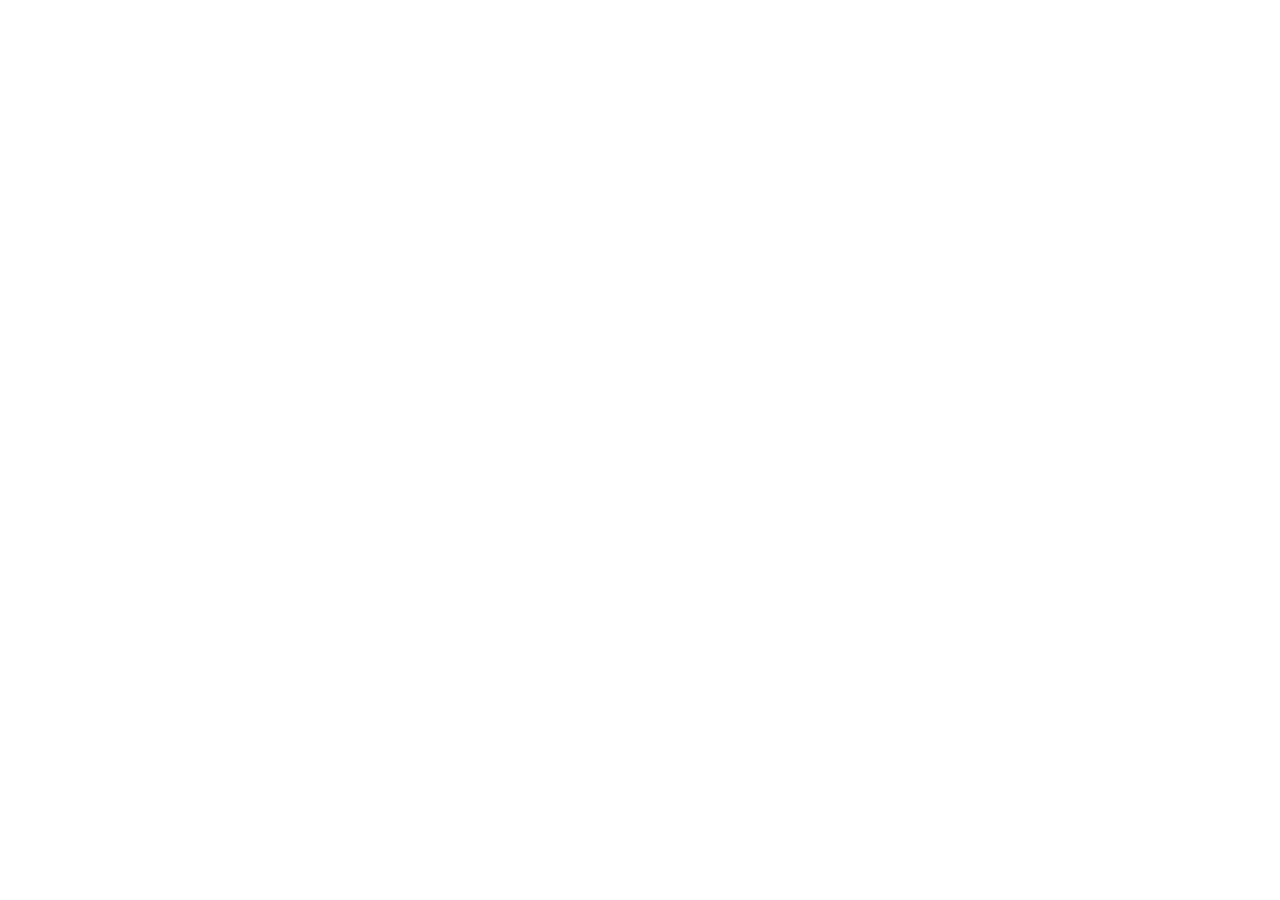
==== compra.html @ d6aee83d "compra creado y preparado" ====
<!DOCTYPE html>
<html lang="en">
<head>
    <meta charset="UTF-8">
    <meta name="viewport" content="width=device-width, initial-scale=1.0">
    <title>Compra</title>
</head>
<body>
    
</body>
</html>
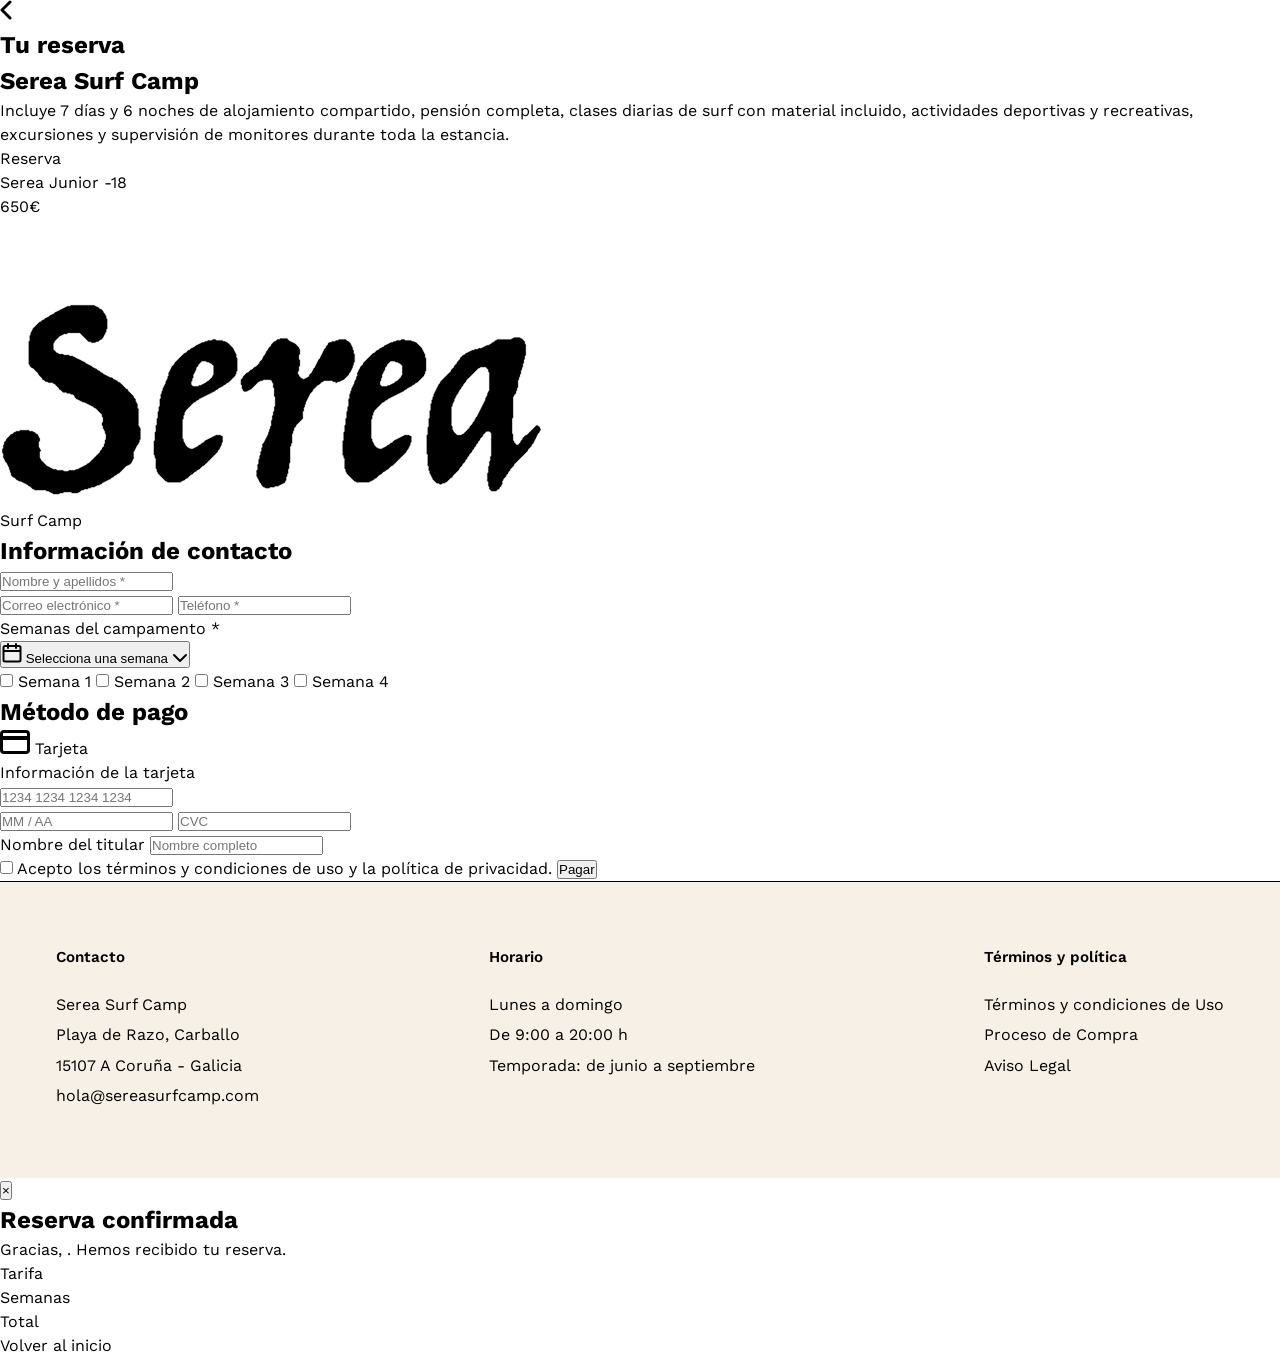
==== commit 0818fe0d: "html de compra" ====
--- a/compra.html
+++ b/compra.html
@@ -4,8 +4,195 @@
     <meta charset="UTF-8">
     <meta name="viewport" content="width=device-width, initial-scale=1.0">
     <title>Compra</title>
+    <link rel="preconnect" href="https://fonts.googleapis.com">
+    <link rel="preconnect" href="https://fonts.gstatic.com" crossorigin>
+    <link rel="preconnect" href="https://fonts.googleapis.com">
+    <link rel="preconnect" href="https://fonts.gstatic.com" crossorigin>
+    <link href="https://fonts.googleapis.com/css2?family=Work+Sans:ital,wght@0,100..900;1,100..900&display=swap" rel="stylesheet">
+    <link rel="stylesheet" href="css/styles.css">
 </head>
+
 <body>
+<!-- BARRA SUPERIOR: solo la flecha para volver a Tarifas -->
+  <header class="compra-barra">
+    <a class="compra-barra__volver" href="tarifas.html" aria-label="Volver a tarifas">
+      <svg width="12" height="20" viewBox="0 0 12 20" fill="none" xmlns="http://www.w3.org/2000/svg" aria-hidden="true">
+        <path d="M10 2L2 10L10 18" stroke="currentColor" stroke-width="3" stroke-linecap="round" stroke-linejoin="round"/>
+      </svg>
+    </a>
+  </header>
+
+  <main class="compra">
+
+    <!-- COLUMNA IZQUIERDA: resumen de la reserva -->
+    <section class="reserva-col">
+      <h1 class="compra__titulo">Tu reserva</h1>
+
+      <!-- compra.js cambia el color, el texto y el precio según la tarifa -->
+      <article class="reserva reserva--junior">
+        <h2 class="reserva__marca">Serea Surf Camp</h2>
+        <p class="reserva__texto">Incluye 7 días y 6 noches de alojamiento compartido, pensión completa, clases diarias de surf con material incluido, actividades deportivas y recreativas, excursiones y supervisión de monitores durante toda la estancia.</p>
+
+        <div class="reserva__pie">
+          <div>
+            <p class="reserva__etiqueta">Reserva</p>
+            <p class="reserva__nombre">Serea Junior -18</p>
+          </div>
+          <p class="reserva__precio">650€</p>
+        </div>
+      </article>
+
+      <div class="reserva-col__logo">
+        <img src="img/logo-serea-negro.png" alt="Serea">
+        <p>Surf Camp</p>
+      </div>
+    </section>
+
+    <!-- COLUMNA DERECHA: formulario -->
+    <section class="pago-col">
+      <form class="pago" action="#">
+
+        <h2 class="compra__titulo">Información de contacto</h2>
+
+        <input class="campo" type="text" name="nombre" placeholder="Nombre y apellidos *" aria-label="Nombre y apellidos" required>
+
+        <div class="pago__fila">
+          <input class="campo" type="email" name="email" placeholder="Correo electrónico *" aria-label="Correo electrónico" required>
+          <input class="campo" type="tel" name="telefono" placeholder="Teléfono *" aria-label="Teléfono" required>
+        </div>
+
+        <!-- SEMANAS: desplegable con casillas, se puede elegir más de una -->
+        <p class="pago__etiqueta" id="semanas-etiqueta">Semanas del campamento *</p>
+
+        <div class="semanas" id="semanas">
+          <button type="button" class="semanas__boton" aria-expanded="false" aria-controls="semanas-lista" aria-labelledby="semanas-etiqueta">
+            <svg width="20" height="20" viewBox="0 0 20 20" fill="none" xmlns="http://www.w3.org/2000/svg" aria-hidden="true">
+              <rect x="1.5" y="3" width="17" height="15.5" rx="1.5" stroke="currentColor" stroke-width="2"/>
+              <path d="M1.5 8H18.5" stroke="currentColor" stroke-width="2"/>
+              <path d="M6 1V5M14 1V5" stroke="currentColor" stroke-width="2" stroke-linecap="round"/>
+            </svg>
+            <span class="semanas__texto">Selecciona una semana</span>
+            <svg class="semanas__flecha" width="16" height="10" viewBox="0 0 16 10" fill="none" xmlns="http://www.w3.org/2000/svg" aria-hidden="true">
+              <path d="M2 2L8 8L14 2" stroke="currentColor" stroke-width="2" stroke-linecap="round" stroke-linejoin="round"/>
+            </svg>
+          </button>
+
+          <!-- Pon aquí las fechas reales de cada semana -->
+          <div class="semanas__lista" id="semanas-lista">
+            <label class="semanas__opcion">
+              <input type="checkbox" name="semanas" value="Semana 1">
+              <span>Semana 1</span>
+            </label>
+            <label class="semanas__opcion">
+              <input type="checkbox" name="semanas" value="Semana 2">
+              <span>Semana 2</span>
+            </label>
+            <label class="semanas__opcion">
+              <input type="checkbox" name="semanas" value="Semana 3">
+              <span>Semana 3</span>
+            </label>
+            <label class="semanas__opcion">
+              <input type="checkbox" name="semanas" value="Semana 4">
+              <span>Semana 4</span>
+            </label>
+          </div>
+        </div>
+
+        <h2 class="compra__titulo compra__titulo--pago">Método de pago</h2>
+
+        <div class="tarjeta">
+          <p class="tarjeta__titulo">
+            <svg width="30" height="24" viewBox="0 0 30 24" fill="none" xmlns="http://www.w3.org/2000/svg" aria-hidden="true">
+              <rect x="1.5" y="1.5" width="27" height="21" rx="2.5" stroke="currentColor" stroke-width="3"/>
+              <rect x="1.5" y="6" width="27" height="4" fill="currentColor"/>
+            </svg>
+            Tarjeta
+          </p>
+
+          <label class="tarjeta__etiqueta" for="numero">Información de la tarjeta</label>
+          <div class="tarjeta__campos">
+            <input class="tarjeta__numero" type="text" id="numero" name="numero" placeholder="1234 1234 1234 1234" inputmode="numeric" autocomplete="cc-number" required>
+            <div class="tarjeta__fila">
+              <input type="text" name="caducidad" placeholder="MM / AA" aria-label="Caducidad" autocomplete="cc-exp" required>
+              <input type="text" name="cvc" placeholder="CVC" aria-label="CVC" inputmode="numeric" autocomplete="cc-csc" required>
+            </div>
+          </div>
+
+          <label class="tarjeta__etiqueta" for="titular">Nombre del titular</label>
+          <input class="campo campo--tarjeta" type="text" id="titular" name="titular" placeholder="Nombre completo" autocomplete="cc-name" required>
+        </div>
+
+        <label class="acepto">
+          <input type="checkbox" name="acepto" required>
+          <span>Acepto los <a href="#">términos y condiciones</a> de uso y la <a href="#">política de privacidad</a>.</span>
+        </label>
+
+        <button class="pagar" type="submit">Pagar</button>
+
+      </form>
+    </section>
+
+  </main>
+
+  <footer class="footer">
+    <div class="footer__col">
+      <h2 class="footer__titulo">Contacto</h2>
+      <ul class="footer__lista">
+        <li>Serea Surf Camp</li>
+        <li>Playa de Razo, Carballo</li>
+        <li>15107 A Coruña - Galicia</li>
+        <li>hola@sereasurfcamp.com</li>
+      </ul>
+    </div>
+    <div class="footer__col">
+      <h2 class="footer__titulo">Horario</h2>
+      <ul class="footer__lista">
+        <li>Lunes a domingo</li>
+        <li>De 9:00 a 20:00 h</li>
+        <li>Temporada: de junio a septiembre</li>
+      </ul>
+    </div>
+    <div class="footer__col">
+      <h2 class="footer__titulo">Términos y política</h2>
+      <ul class="footer__lista">
+        <li><a href="#">Términos y condiciones de Uso</a></li>
+        <li><a href="#">Proceso de Compra</a></li>
+        <li><a href="#">Aviso Legal</a></li>
+      </ul>
+    </div>
+  </footer>
+
+  <!-- VENTANA MODAL: se abre cuando el formulario es correcto -->
+  <div class="modal" id="modal">
+    <div class="modal__caja" role="dialog" aria-modal="true" aria-labelledby="modal-titulo">
+      <button type="button" class="modal__cerrar" aria-label="Cerrar">×</button>
+
+      <h2 class="modal__titulo" id="modal-titulo">Reserva confirmada</h2>
+      <p class="modal__texto">Gracias, <span id="modal-nombre"></span>. Hemos recibido tu reserva.</p>
+
+      <dl class="modal__resumen">
+        <div>
+          <dt>Tarifa</dt>
+          <dd id="modal-tarifa"></dd>
+        </div>
+        <div>
+          <dt>Semanas</dt>
+          <dd id="modal-semanas"></dd>
+        </div>
+        <div>
+          <dt>Total</dt>
+          <dd id="modal-precio"></dd>
+        </div>
+      </dl>
+
+      <a class="modal__boton" href="index.html">Volver al inicio</a>
+    </div>
+  </div>
+
+  <!-- jQuery desde CDN (versión fija) -->
+  <script src="https://code.jquery.com/jquery-3.7.1.min.js"></script>
+  <!-- Solo en la página de compra: tarifa, semanas, validación y modal -->
+  <script src="js/compra.js"></script>    
     
 </body>
 </html>
--- a/css/styles.css
+++ b/css/styles.css
@@ -0,0 +1,660 @@
+/* ==========================================================
+   SEREA SURF CAMP - styles.css
+   Versión escritorio (el responsive se añade al final)
+   ========================================================== */
+ 
+/* ---------- 1. VARIABLES ---------- */
+:root {
+  /* Colores (Figma) */
+  --color-texto: #000000;
+  --color-fondo: #ffffff;
+  --color-azul: #c1d8dd;
+  --color-rosa: #b1656a;
+  --color-crema: #f7f0e6;
+ 
+  /* Tipografía */
+  --fuente: "Work Sans", Arial, sans-serif;
+ 
+  /* Medidas */
+  --margen-lateral: 3.5rem;
+}
+ 
+/* ---------- 2. RESET Y BASE ---------- */
+* {
+  margin: 0;
+  padding: 0;
+  box-sizing: border-box;
+}
+ 
+body {
+  font-family: var(--fuente);
+  font-size: 1rem;
+  line-height: 1.5;
+  color: var(--color-texto);
+  background-color: var(--color-fondo);
+}
+ 
+img {
+  display: block;
+  max-width: 100%;
+}
+ 
+a {
+  color: inherit;
+  text-decoration: none;
+}
+ 
+ul {
+  list-style: none;
+}
+ 
+/* ---------- 3. CABECERA ---------- */
+.header {
+  display: flex;
+  justify-content: space-between;
+  align-items: center;
+  padding: 1.5rem var(--margen-lateral);
+  background-color: var(--color-fondo);
+  border-bottom: 1px solid var(--color-texto);
+  position: sticky;
+  top: 0;
+  z-index: 1000;
+}
+ 
+.header__logo,
+.header__link {
+  font-size: 0.9rem;
+  font-weight: 600;
+  text-transform: uppercase;
+}
+ 
+.header__lista {
+  display: flex;
+  gap: 3.5rem;
+}
+ 
+/* El botón hamburguesa solo se usa en móvil */
+.header__boton {
+  display: none;
+}
+ 
+/* Cabecera transparente sobre el hero (página de inicio) */
+.header--transparente {
+  position: fixed;              
+  top: 0;
+  left: 0;
+  width: 100%;
+  z-index: 10;
+  background-color: transparent;
+  color: #ffffff;
+  border-bottom: 1px solid rgba(255, 255, 255, 0.6);
+  transition: background-color 0.3s ease, color 0.3s ease, border-color 0.3s ease;
+}
+
+/* Estado sólido: al hacer scroll o con el menú abierto */
+.header--transparente.header--solido {
+  background-color: var(--color-fondo);
+  color: var(--color-texto);
+  border-bottom-color: var(--color-texto);
+}
+ 
+/* ---------- 4. FOOTER ---------- */
+.footer {
+  display: flex;
+  justify-content: space-between;
+  padding: 4rem var(--margen-lateral);
+  background-color: var(--color-crema);
+  border-top: 1px solid var(--color-texto);
+}
+ 
+.footer__titulo {
+  margin-bottom: 1.5rem;
+  font-size: 0.95rem;
+  font-weight: 600;
+}
+ 
+.footer__lista li {
+  margin-bottom: 0.4rem;
+}
+ 
+/* ---------- 5. COMPONENTES COMUNES ---------- */
+.boton {
+  display: inline-block;
+  padding: 0.5rem 0.8rem;
+  font-size: 0.9rem;
+  text-transform: uppercase;
+  color: var(--color-texto);
+  background-color: transparent;
+  border: 1px solid var(--color-texto);
+  border-radius: 4px;
+  transition: background-color 0.3s ease, border-color 0.3s ease, color 0.3s ease;
+}
+
+.boton:hover {
+  background-color: var(--color-rosa);
+  border-color: var(--color-rosa);
+  color: var(--color-fondo);
+}
+ 
+/* ---------- 6. PÁGINA DE INICIO ---------- */
+ 
+/* Hero: foto a pantalla completa con el logo abajo a la izquierda */
+.hero {
+  display: flex;
+  flex-direction: column;
+  justify-content: flex-end;
+  height: 100vh;
+  min-height: 600px;
+  padding: 0 var(--margen-lateral) 5rem;
+  background: url("../img/hero.jpg") center / cover no-repeat;
+  color: #ffffff;
+}
+ 
+.hero__logo {
+  width: 12.5rem;
+}
+ 
+.hero__subtitulo {
+  margin-top: 0.5rem;
+  font-size: 0.95rem;
+}
+ 
+/* Franja de logos de marcas: carrusel infinito */
+.marcas {
+  overflow: hidden;
+  padding: 4rem 0;
+  border-bottom: 1px solid var(--color-texto);
+}
+
+.marcas__pista {
+  display: flex;
+  align-items: center;
+  width: max-content;
+  animation: marcas-desplazar 25s linear infinite;
+}
+
+.marcas__pista img {
+  height: 4.5rem;
+  width: auto;
+  margin: 0 4rem;
+}
+
+.marcas__pista .marcas__billabong {
+  height: 7rem;
+}
+
+@keyframes marcas-desplazar {
+  from { transform: translateX(0); }
+  to   { transform: translateX(-25%); }
+}
+ 
+/* Bloque azul con textura */
+.significado {
+  display: flex;
+  flex-direction: column;
+  align-items: center;
+  justify-content: center;
+  padding: 7rem var(--margen-lateral);
+  text-align: center;
+  background: var(--color-azul) url("../img/textura-azul.jpg") center / cover;
+  border-bottom: 1px solid var(--color-texto);
+}
+ 
+.significado__titulo {
+  margin-bottom: 1.5rem;
+  font-size: 2rem;
+  font-weight: 400;
+  font-style: italic;
+}
+ 
+.significado__texto {
+  max-width: 56rem;
+}
+ 
+/* Foto + texto con botón */
+.presentacion {
+  display: grid;
+  grid-template-columns: 45fr 55fr;
+  gap: 3rem;
+  align-items: start;
+  padding: 5rem var(--margen-lateral);
+}
+ 
+.presentacion__foto {
+  width: 100%;
+}
+ 
+.presentacion__contenido {
+  max-width: 34rem;
+}
+ 
+.presentacion__texto {
+  margin-bottom: 2rem;
+}
+ 
+/* ==========================================================
+   7. RESPONSIVE (PROVISIONAL)
+   Solo el menú móvil, hasta tener los diseños de móvil y tablet.
+   ========================================================== */
+ 
+/* Escritorio: el menú siempre visible.
+   !important porque jQuery deja un display en línea al plegar el menú
+   en móvil, y así no desaparece si se agranda la ventana. */
+@media (min-width: 768px) {
+  .header__nav {
+    display: block;
+  }
+}
+ 
+/* Móvil: logo y botón en una fila, y el menú desplegable debajo */
+@media (max-width: 767px) {
+  .header {
+    flex-wrap: wrap;
+    padding: 0 1.5rem;
+  }
+ 
+  .header__barra {
+    display: flex;
+    justify-content: space-between;
+    align-items: center;
+    width: 100%;
+    padding: 1rem 0;
+  }
+ 
+  /* Botón hamburguesa */
+  .header__boton {
+    display: flex;
+    flex-direction: column;
+    gap: 6px;
+    padding: 0.5rem;
+    color: inherit;
+    background: none;
+    border: none;
+    cursor: pointer;
+  }
+ 
+  .header__boton span {
+    display: block;
+    width: 24px;
+    height: 2px;
+    background-color: currentColor;
+    transition: transform 0.25s ease, opacity 0.25s ease;
+  }
+ 
+  /* Clase que añade jQuery: las tres barras forman una X */
+  .header__boton.abierto span:nth-child(1) {
+    transform: translateY(8px) rotate(45deg);
+  }
+ 
+  .header__boton.abierto span:nth-child(2) {
+    opacity: 0;
+  }
+ 
+  .header__boton.abierto span:nth-child(3) {
+    transform: translateY(-8px) rotate(-45deg);
+  }
+ 
+  /* El menú empieza oculto: jQuery lo despliega.
+     Los márgenes negativos lo estiran a todo el ancho de la pantalla */
+  .header__nav {
+    max-height: 0;
+    overflow: hidden;
+    margin: 0 -1.5rem;
+    padding: 0 1.5rem;
+    width: calc(100% + 3rem);
+    color: var(--color-texto);
+    background-color: var(--color-fondo);
+    transition: max-height 0.6s ease, padding 0.6s ease;
+  }
+
+ .header__nav.abierto {
+    max-height: 9rem;              /* antes: 20rem */
+    padding: 0.5rem 1.5rem 1rem;
+  }
+ 
+  .header__lista {
+    flex-direction: column;
+    gap: 0;
+  }
+
+  .header__link {
+    display: block;
+    padding: 1rem 0;
+    border-top: 1px solid currentColor;
+    border-top-color: rgba(128, 128, 128, 0.4);
+  }
+
+}
+
+
+/* ==========================================================
+   PÁGINA EL CAMP
+   Pega todo este bloque en styles.css, antes de la
+   sección "7. RESPONSIVE".
+   ========================================================== */
+ 
+   
+/* ---------- Carrusel de fotos ---------- */
+/* ---------- Carrusel de fotos ---------- */
+
+.carrusel {
+  padding: 6rem 0 0;
+}
+
+.carrusel__ventana {
+  width: 95%;
+  max-width: 1500px;
+  margin: 0 auto;
+  overflow: hidden;
+}
+
+.carrusel__pista {
+  position: relative;
+  display: flex;
+  gap: 2.5rem;
+  transition: transform 0.6s ease;
+}
+
+.carrusel__foto {
+  flex: 0 0 calc((100% - 5rem) / 3);
+  min-width: 0;
+  aspect-ratio: 4 / 5;
+  object-fit: cover;
+}
+
+.carrusel__puntos {
+  display: flex;
+  justify-content: center;
+  gap: 0.75rem;
+  margin-top: 2rem;
+}
+
+.carrusel__punto {
+  width: 8px;
+  height: 8px;
+  padding: 0;
+  border: none;
+  border-radius: 50%;
+  background-color: var(--color-texto);
+  opacity: 0.25;
+  cursor: pointer;
+  transition: opacity 0.3s ease;
+}
+
+.carrusel__punto.activo {
+  opacity: 1;
+}
+ 
+/* ---------- Texto bajo el carrusel ---------- */
+.camp-intro {
+  padding: 5rem var(--margen-lateral) 7rem;
+  text-align: center;
+}
+ 
+.camp-intro__texto {
+  max-width: 56rem;
+  margin: 0 auto;
+}
+ 
+/* ---------- ¿Qué hacemos en Serea? ---------- */
+
+.actividades {
+  display: grid;
+  grid-template-columns: 43% 57%;
+  height: 620px;
+  overflow: hidden;
+}
+
+.actividades__foto {
+  display: block;
+  width: 100%;
+  height: 100%;
+  object-fit: cover;
+  object-position: center 35%;
+}
+
+.actividades__panel {
+  display: flex;
+  flex-direction: column;
+  min-width: 0;
+  padding: 2rem 3.5rem;
+  color: #ffffff;
+  background: var(--color-rosa) url("../img/textura-rosa.jpg") center / cover;
+}
+
+.actividades__titulo {
+  font-size: 2rem;
+  font-weight: 400;
+  line-height: 1.2;
+}
+
+.actividades__intro {
+  max-width: 26rem;
+  margin-top: 1rem;
+  font-size: 0.85rem;
+}
+
+.actividades__lista {
+  display: grid;
+  grid-template-columns: 1fr 1fr;
+  gap: 4rem 5rem;
+  margin-top: 6.5rem;
+  padding-right: 3rem;
+}
+
+.actividad__titulo {
+  margin-bottom: 0.8rem;
+  font-size: 0.8rem;
+  font-weight: 600;
+  text-transform: uppercase;
+}
+
+.actividad__texto {
+  font-size: 0.8rem;
+}
+ 
+/* ---------- Nuestra casa ---------- */
+.casa {
+  padding: 5rem var(--margen-lateral);
+}
+ 
+.casa__fotos {
+  display: grid;
+  grid-template-columns: repeat(3, 1fr);
+  gap: 1.5rem;
+}
+ 
+.casa__foto {
+  width: 100%;
+  aspect-ratio: 254 / 240;
+  object-fit: cover;
+}
+ 
+.casa__titulo {
+  margin-top: 4rem;
+  margin-bottom: 1rem;
+  font-size: 2rem;
+  font-weight: 400;
+}
+ 
+.casa__texto {
+  max-width: 62rem;
+  font-size: 0.9rem;
+}
+ 
+/* ---------- Mapa ---------- */
+.mapa {
+  padding: 0 var(--margen-lateral) 5rem;
+}
+ 
+.mapa__iframe {
+  display: block;
+  width: 100%;
+  height: 28rem;
+  border: 0;
+}
+ 
+/* ---------- Preguntas frecuentes ---------- */
+.faq {
+  display: grid;
+  grid-template-columns: 40% 60%;
+  align-items: stretch;
+}
+ 
+.faq__foto {
+  width: 100%;
+  height: 100%;
+  object-fit: cover;
+}
+ 
+.faq__contenido {
+  padding: 5rem var(--margen-lateral);
+}
+ 
+.faq__titulo {
+  margin-bottom: 2.5rem;
+  font-size: 2rem;
+  font-weight: 400;
+}
+ 
+.faq__item {
+  width: 90%;
+  border-bottom: 1px solid var(--color-texto);
+}
+ 
+.faq__pregunta {
+  display: flex;
+  align-items: center;
+  width: 100%;
+  padding: 1.2rem 0;
+  font: inherit;
+  font-size: 0.9rem;
+  text-align: left;
+  color: var(--color-texto);
+  background: none;
+  border: none;
+  cursor: pointer;
+}
+ 
+/* El + a la derecha, creado con CSS */
+.faq__pregunta::after {
+  content: "+";
+  margin-left: auto;
+  padding-left: 1rem;
+  font-size: 1.2rem;
+  line-height: 1;
+  transition: transform 0.25s ease;
+}
+ 
+/* Clase que añade jQuery: el + gira y se convierte en x */
+.faq__pregunta.abierto::after {
+  transform: rotate(45deg);
+}
+ 
+/* Respuesta oculta por defecto: jQuery la despliega */
+.faq__respuesta {
+  display: none;
+  padding-bottom: 1.2rem;
+  font-size: 0.9rem;
+}
+
+
+/* ==========================================================
+   PÁGINA TARIFAS
+   Pega este bloque en styles.css, antes de la
+   sección "7. RESPONSIVE".
+   ========================================================== */
+ 
+/* ---------- Elige tu experiencia ---------- */
+.tarifas {
+  padding: 6rem var(--margen-lateral) 5rem;
+}
+ 
+.tarifas__titulo {
+  margin-bottom: 1.5rem;
+  font-size: 2.2rem;
+  font-weight: 400;
+}
+ 
+.tarifas__lista {
+  display: grid;
+  grid-template-columns: repeat(3, 1fr);
+  gap: 2.5rem;
+}
+ 
+/* Tarjeta: la altura es igual en las tres y el precio queda abajo */
+.tarifa {
+  display: flex;
+  flex-direction: column;
+  padding: 2rem;
+  border: 1px solid var(--color-texto);
+  box-shadow: 0 6px 18px rgba(0, 0, 0, 0.12);
+  transition: transform 0.3s ease, box-shadow 0.3s ease;
+}
+
+
+/* Al pasar el ratón: la tarjeta sube un poco y la sombra crece */
+.tarifa:hover {
+  transform: translateY(-8px);
+  box-shadow: 0 16px 32px rgba(0, 0, 0, 0.2);
+}
+ 
+.tarifa__foto {
+  width: 100%;
+  aspect-ratio: 417 / 481;
+  object-fit: cover;
+}
+
+
+ 
+.tarifa__nombre {
+  margin-top: 2rem;
+  padding-bottom: 0.6rem;
+  font-size: 0.9rem;
+  font-weight: 600;
+  text-transform: uppercase;
+  border-bottom: 1px solid var(--color-texto);
+}
+
+ 
+.tarifa__texto {
+  margin-top: 0.8rem;
+  margin-bottom: 1.5rem;
+  font-size: 0.95rem;
+  line-height: 1.35;
+}
+
+ 
+.tarifa__precio {
+  margin-top: auto;
+  font-size: 0.95rem;
+}
+ 
+/* ---------- Todas las tarifas incluyen ---------- */
+.incluye {
+  padding: 2rem var(--margen-lateral) 6rem;
+  text-align: center;
+}
+ 
+.incluye__titulo {
+  margin-bottom: 1.5rem;
+  font-size: 1.5rem;
+  font-weight: 400;
+}
+ 
+.incluye__texto {
+  max-width: 43rem;
+  margin: 0 auto;
+  font-size: 0.95rem;
+  line-height: 1.35;
+}
+ 
+/* ---------- Foto de la playa ---------- */
+.tarifas-playa {
+  width: 100%;
+  aspect-ratio: 3 / 1;
+  object-fit: cover;
+}
+
+
+ 
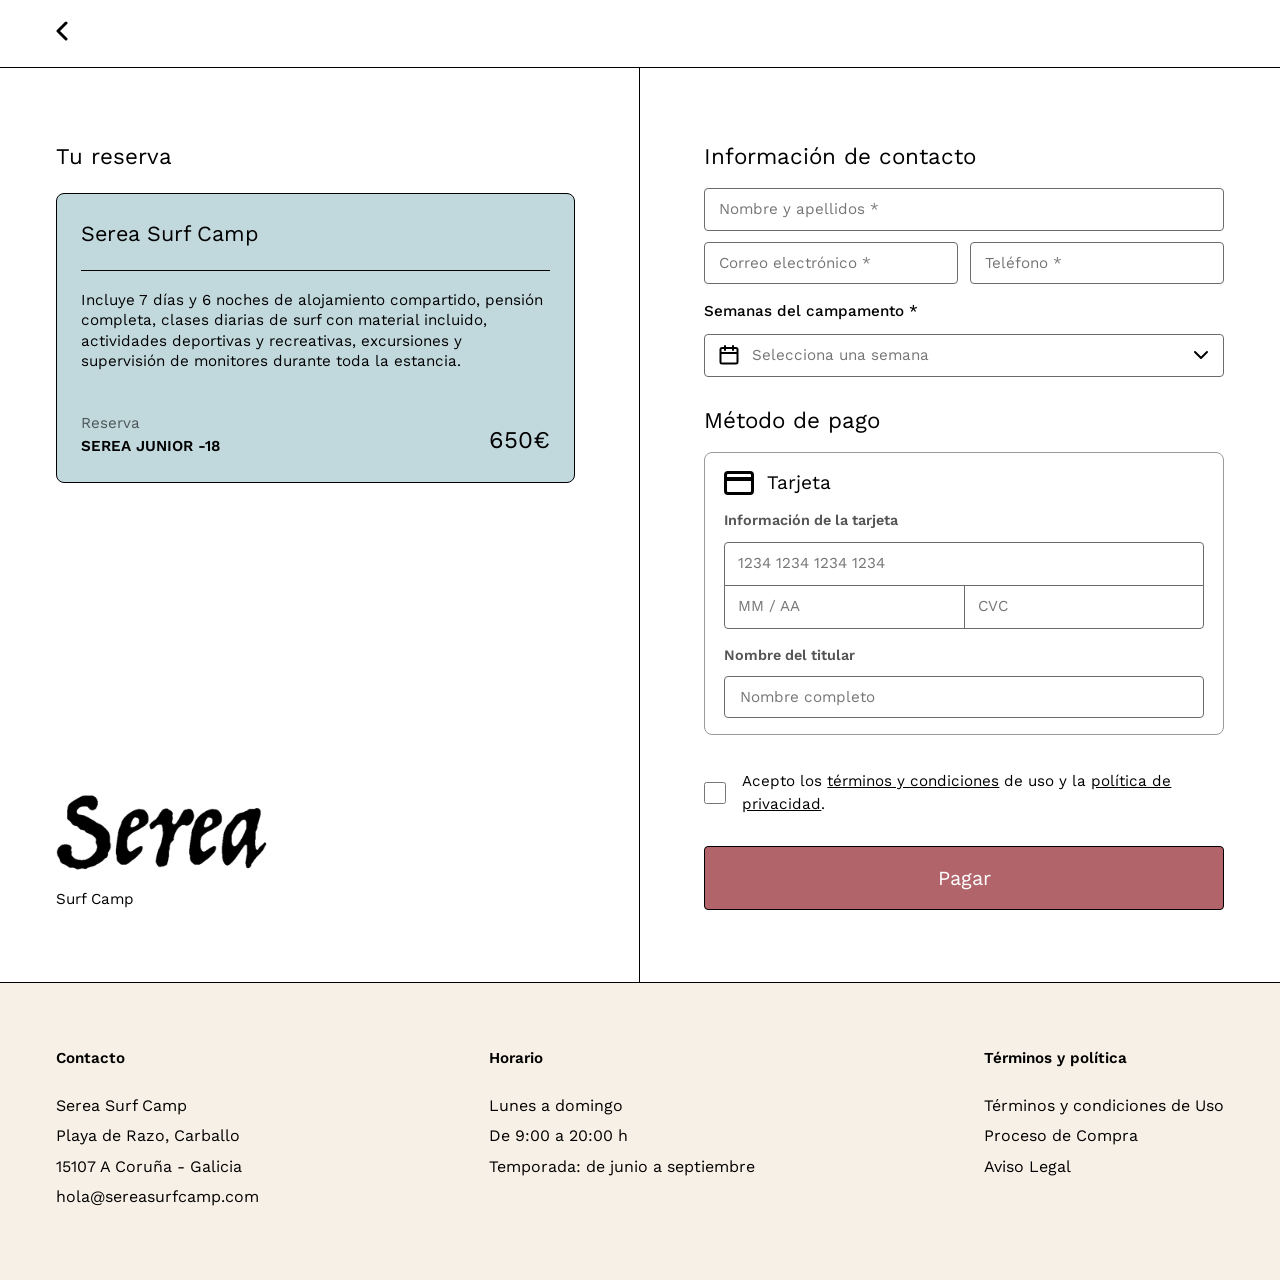
==== commit 6e2e83b4: "secciond e compra mas o menos pero hay que hacer mejor el disñeo de la modal y de botones" ====
--- a/compra.html
+++ b/compra.html
@@ -13,7 +13,8 @@
 </head>
 
 <body>
-<!-- BARRA SUPERIOR: solo la flecha para volver a Tarifas -->
+
+  <!-- BARRA SUPERIOR: solo la flecha para volver a Tarifas -->
   <header class="compra-barra">
     <a class="compra-barra__volver" href="tarifas.html" aria-label="Volver a tarifas">
       <svg width="12" height="20" viewBox="0 0 12 20" fill="none" xmlns="http://www.w3.org/2000/svg" aria-hidden="true">
@@ -61,41 +62,53 @@
           <input class="campo" type="tel" name="telefono" placeholder="Teléfono *" aria-label="Teléfono" required>
         </div>
 
-        <!-- SEMANAS: desplegable con casillas, se puede elegir más de una -->
-        <p class="pago__etiqueta" id="semanas-etiqueta">Semanas del campamento *</p>
-
-        <div class="semanas" id="semanas">
-          <button type="button" class="semanas__boton" aria-expanded="false" aria-controls="semanas-lista" aria-labelledby="semanas-etiqueta">
-            <svg width="20" height="20" viewBox="0 0 20 20" fill="none" xmlns="http://www.w3.org/2000/svg" aria-hidden="true">
-              <rect x="1.5" y="3" width="17" height="15.5" rx="1.5" stroke="currentColor" stroke-width="2"/>
-              <path d="M1.5 8H18.5" stroke="currentColor" stroke-width="2"/>
-              <path d="M6 1V5M14 1V5" stroke="currentColor" stroke-width="2" stroke-linecap="round"/>
-            </svg>
-            <span class="semanas__texto">Selecciona una semana</span>
-            <svg class="semanas__flecha" width="16" height="10" viewBox="0 0 16 10" fill="none" xmlns="http://www.w3.org/2000/svg" aria-hidden="true">
-              <path d="M2 2L8 8L14 2" stroke="currentColor" stroke-width="2" stroke-linecap="round" stroke-linejoin="round"/>
-            </svg>
-          </button>
-
-          <!-- Pon aquí las fechas reales de cada semana -->
-          <div class="semanas__lista" id="semanas-lista">
-            <label class="semanas__opcion">
-              <input type="checkbox" name="semanas" value="Semana 1">
-              <span>Semana 1</span>
-            </label>
-            <label class="semanas__opcion">
-              <input type="checkbox" name="semanas" value="Semana 2">
-              <span>Semana 2</span>
-            </label>
-            <label class="semanas__opcion">
-              <input type="checkbox" name="semanas" value="Semana 3">
-              <span>Semana 3</span>
-            </label>
-            <label class="semanas__opcion">
-              <input type="checkbox" name="semanas" value="Semana 4">
-              <span>Semana 4</span>
-            </label>
+        <!-- SEMANAS (Junior y Adults): desplegable con casillas, se puede elegir más de una -->
+        <div class="seleccion seleccion--semanas">
+          <p class="pago__etiqueta" id="semanas-etiqueta">Semanas del campamento *</p>
+
+          <div class="semanas" id="semanas">
+            <button type="button" class="semanas__boton" aria-expanded="false" aria-controls="semanas-lista" aria-labelledby="semanas-etiqueta">
+              <svg width="20" height="20" viewBox="0 0 20 20" fill="none" xmlns="http://www.w3.org/2000/svg" aria-hidden="true">
+                <rect x="1.5" y="3" width="17" height="15.5" rx="1.5" stroke="currentColor" stroke-width="2"/>
+                <path d="M1.5 8H18.5" stroke="currentColor" stroke-width="2"/>
+                <path d="M6 1V5M14 1V5" stroke="currentColor" stroke-width="2" stroke-linecap="round"/>
+              </svg>
+              <span class="semanas__texto">Selecciona una semana</span>
+              <svg class="semanas__flecha" width="16" height="10" viewBox="0 0 16 10" fill="none" xmlns="http://www.w3.org/2000/svg" aria-hidden="true">
+                <path d="M2 2L8 8L14 2" stroke="currentColor" stroke-width="2" stroke-linecap="round" stroke-linejoin="round"/>
+              </svg>
+            </button>
+
+            <!-- Pon aquí las fechas reales de cada semana -->
+            <div class="semanas__lista" id="semanas-lista">
+              <label class="semanas__opcion">
+                <input type="checkbox" name="semanas" value="Semana 1 · 22-28 jun">
+                <span>Semana 1</span>
+                <span class="semanas__fechas">22 - 28 de junio</span>
+              </label>
+              <label class="semanas__opcion">
+                <input type="checkbox" name="semanas" value="Semana 2 · 13-19 jul">
+                <span>Semana 2</span>
+                <span class="semanas__fechas">13 - 19 de julio</span>
+              </label>
+              <label class="semanas__opcion">
+                <input type="checkbox" name="semanas" value="Semana 3 · 10-16 ago">
+                <span>Semana 3</span>
+                <span class="semanas__fechas">10 - 16 de agosto</span>
+              </label>
+              <label class="semanas__opcion">
+                <input type="checkbox" name="semanas" value="Semana 4 · 7-13 sep">
+                <span>Semana 4</span>
+                <span class="semanas__fechas">7 - 13 de septiembre</span>
+              </label>
+            </div>
           </div>
+        </div>
+
+        <!-- DÍA (solo Serea Day): un único día dentro de la temporada -->
+        <div class="seleccion seleccion--dia">
+          <label class="pago__etiqueta" for="dia">Día de la jornada *</label>
+          <input class="campo" type="date" id="dia" name="dia" min="2027-06-01" max="2027-09-30">
         </div>
 
         <h2 class="compra__titulo compra__titulo--pago">Método de pago</h2>
@@ -167,8 +180,8 @@
     <div class="modal__caja" role="dialog" aria-modal="true" aria-labelledby="modal-titulo">
       <button type="button" class="modal__cerrar" aria-label="Cerrar">×</button>
 
-      <h2 class="modal__titulo" id="modal-titulo">Reserva confirmada</h2>
-      <p class="modal__texto">Gracias, <span id="modal-nombre"></span>. Hemos recibido tu reserva.</p>
+      <h2 class="modal__titulo" id="modal-titulo">Reserva Confirmada</h2>
+      <p class="modal__texto">Gracias, <span id="modal-nombre"></span> ¡Nos vemos pronto en Serea!</p>
 
       <dl class="modal__resumen">
         <div>
@@ -176,7 +189,7 @@
           <dd id="modal-tarifa"></dd>
         </div>
         <div>
-          <dt>Semanas</dt>
+          <dt id="modal-etiqueta">Semana</dt>
           <dd id="modal-semanas"></dd>
         </div>
         <div>
@@ -191,8 +204,7 @@
 
   <!-- jQuery desde CDN (versión fija) -->
   <script src="https://code.jquery.com/jquery-3.7.1.min.js"></script>
-  <!-- Solo en la página de compra: tarifa, semanas, validación y modal -->
-  <script src="js/compra.js"></script>    
-    
+  <!-- Solo en la página de compra: tarifa, semanas/día, validación y modal -->
+  <script src="js/compra.js"></script>
 </body>
-</html>+
--- a/css/styles.css
+++ b/css/styles.css
@@ -656,5 +656,471 @@
   object-fit: cover;
 }
 
-
- +/* ==========================================================
+   PÁGINA COMPRA
+   Sustituye todo el bloque de Compra de styles.css por este
+   (va antes de la sección "7. RESPONSIVE").
+   ========================================================== */
+
+/* ---------- Barra superior (solo flecha) ---------- */
+.compra-barra {
+  padding: 1.2rem var(--margen-lateral);
+  border-bottom: 1px solid var(--color-texto);
+}
+
+.compra-barra__volver {
+  display: inline-flex;
+  align-items: center;
+  height: 1.5rem;
+}
+
+/* ---------- Dos columnas: ocupan justo una pantalla ---------- */
+.compra {
+  display: grid;
+  grid-template-columns: 1fr 1fr;
+  min-height: calc(100vh - 4rem);   /* 4rem = altura de la barra con la flecha */
+}
+
+.compra__titulo {
+  margin-bottom: 1.2rem;
+  font-size: 1.4rem;
+  font-weight: 400;
+}
+
+/* ---------- Columna izquierda: reserva ---------- */
+.reserva-col {
+  display: flex;
+  flex-direction: column;
+  padding: clamp(2rem, 8vh, 5rem) 4rem clamp(2rem, 8vh, 5rem) var(--margen-lateral);
+  border-right: 1px solid var(--color-texto);
+}
+
+.reserva {
+  padding: 1.5rem;
+  color: var(--color-texto);
+  border: 1px solid var(--color-texto);
+  border-radius: 8px;
+  background-color: var(--color-azul);
+}
+
+/* Un color por tarifa (los pone compra.js) */
+.reserva--junior {
+  background-color: var(--color-azul);
+}
+
+.reserva--adults {
+  color: #ffffff;
+  background-color: var(--color-rosa);
+}
+
+.reserva--day {
+  background-color: var(--color-crema);
+}
+
+.reserva__marca {
+  padding-bottom: 1.2rem;
+  font-size: 1.35rem;
+  font-weight: 400;
+  border-bottom: 1px solid currentColor;
+}
+
+.reserva__texto {
+  margin-top: 1.2rem;
+  font-size: 0.95rem;
+  line-height: 1.35;
+}
+
+.reserva__pie {
+  display: flex;
+  justify-content: space-between;
+  align-items: flex-end;
+  margin-top: 2.5rem;
+}
+
+.reserva__etiqueta {
+  font-size: 0.95rem;
+  opacity: 0.6;
+}
+
+.reserva__nombre {
+  font-size: 0.95rem;
+  font-weight: 600;
+  text-transform: uppercase;
+}
+
+.reserva__precio {
+  font-size: 1.5rem;
+}
+
+/* Logo negro abajo a la izquierda */
+.reserva-col__logo {
+  margin-top: auto;
+  padding-top: 2rem;
+}
+
+.reserva-col__logo img {
+  width: 14rem;
+}
+
+.reserva-col__logo p {
+  margin-top: 0.8rem;
+  font-size: 0.95rem;
+}
+
+/* ---------- Columna derecha: formulario ---------- */
+.pago-col {
+  padding: clamp(2rem, 8vh, 5rem) var(--margen-lateral) clamp(2rem, 8vh, 5rem) 4rem;
+}
+
+.pago {
+  display: flex;
+  flex-direction: column;
+  gap: 0.7rem;
+}
+
+.pago .compra__titulo {
+  margin-bottom: 0.2rem;
+}
+
+.pago .compra__titulo--pago {
+  margin-top: 1rem;
+}
+
+.pago__fila {
+  display: grid;
+  grid-template-columns: 1fr 1fr;
+  gap: 0.7rem;
+}
+
+.pago__etiqueta {
+  margin-top: 0.3rem;
+  font-size: 0.95rem;
+  font-weight: 500;
+}
+
+/* Semanas o día: cada bloque va con su etiqueta */
+.seleccion {
+  display: flex;
+  flex-direction: column;
+  gap: 0.7rem;
+}
+
+/* El día solo se ve en Serea Day (compra.js pone la clase pago--day) */
+.seleccion--dia {
+  display: none;
+}
+
+.pago--day .seleccion--semanas {
+  display: none;
+}
+
+.pago--day .seleccion--dia {
+  display: flex;
+}
+
+/* Campos de texto */
+.campo {
+  width: 100%;
+  padding: 0.55rem 0.9rem;
+  font: inherit;
+  font-size: 0.95rem;
+  color: var(--color-texto);
+  background-color: var(--color-fondo);
+  border: 1px solid #6b6b6b;
+  border-radius: 4px;
+}
+
+.campo::placeholder,
+.tarjeta input::placeholder {
+  color: #757575;
+}
+
+/* ---------- Selector de semanas ---------- */
+.semanas {
+  position: relative;
+}
+
+.semanas__boton {
+  display: flex;
+  align-items: center;
+  gap: 0.8rem;
+  width: 100%;
+  padding: 0.55rem 0.9rem;
+  font: inherit;
+  font-size: 0.95rem;
+  text-align: left;
+  color: var(--color-texto);
+  background-color: var(--color-fondo);
+  border: 1px solid #6b6b6b;
+  border-radius: 4px;
+  cursor: pointer;
+}
+
+.semanas__texto {
+  flex: 1;
+  color: #757575;
+}
+
+/* Cuando ya hay semanas elegidas, el texto pasa a negro */
+.semanas__texto.elegido {
+  color: var(--color-texto);
+}
+
+.semanas__flecha {
+  transition: transform 0.25s ease;
+}
+
+.semanas__boton.abierto .semanas__flecha {
+  transform: rotate(180deg);
+}
+
+.semanas__lista {
+  display: none;
+  position: absolute;
+  top: calc(100% + 0.3rem);
+  left: 0;
+  right: 0;
+  z-index: 5;
+  background-color: var(--color-fondo);
+  border: 1px solid #6b6b6b;
+  border-radius: 4px;
+  box-shadow: 0 6px 18px rgba(0, 0, 0, 0.12);
+}
+
+.semanas__opcion {
+  display: flex;
+  align-items: center;
+  gap: 0.8rem;
+  padding: 0.7rem 1rem;
+  font-size: 0.95rem;
+  cursor: pointer;
+}
+
+.semanas__opcion:hover {
+  background-color: var(--color-crema);
+}
+
+.semanas__opcion input {
+  width: 1.1rem;
+  height: 1.1rem;
+  accent-color: var(--color-rosa);
+  cursor: pointer;
+}
+
+.semanas__fechas {
+  margin-left: auto;
+  color: #757575;
+}
+
+/* ---------- Método de pago: tarjeta ---------- */
+.tarjeta {
+  display: flex;
+  flex-direction: column;
+  padding: 1rem 1.2rem;
+  border: 1px solid #9a9a9a;
+  border-radius: 8px;
+}
+
+.tarjeta__titulo {
+  display: flex;
+  align-items: center;
+  gap: 0.8rem;
+  margin-bottom: 0.8rem;
+  font-size: 1.2rem;
+}
+
+.tarjeta__etiqueta {
+  margin-bottom: 0.6rem;
+  font-size: 0.9rem;
+  font-weight: 600;
+  color: #555555;
+}
+
+/* Número, caducidad y CVC unidos en un solo recuadro */
+.tarjeta__campos {
+  margin-bottom: 1rem;
+  border: 1px solid #6b6b6b;
+  border-radius: 4px;
+  overflow: hidden;
+}
+
+.tarjeta__campos input {
+  width: 100%;
+  padding: 0.6rem 0.8rem;
+  font: inherit;
+  font-size: 0.95rem;
+  color: var(--color-texto);
+  background: none;
+  border: none;
+}
+
+/* Línea entre el número y MM/AA + CVC */
+.tarjeta__campos .tarjeta__numero {
+  border-bottom: 1px solid #6b6b6b;
+}
+
+.tarjeta__fila {
+  display: grid;
+  grid-template-columns: 1fr 1fr;
+}
+
+.tarjeta__fila input + input {
+  border-left: 1px solid #6b6b6b;
+}
+
+/* ---------- Aceptar términos ---------- */
+.acepto {
+  display: flex;
+  align-items: center;
+  gap: 1rem;
+  margin-top: 1.5rem;
+  font-size: 0.95rem;
+}
+
+.acepto input {
+  flex-shrink: 0;
+  width: 1.4rem;
+  height: 1.4rem;
+  accent-color: var(--color-rosa);
+  cursor: pointer;
+}
+
+.acepto a {
+  text-decoration: underline;
+}
+
+/* ---------- Botón Pagar ---------- */
+.pagar {
+  width: 100%;
+  margin-top: 1.2rem;
+  padding: 1rem;
+  font: inherit;
+  font-size: 1.25rem;
+  color: #ffffff;
+  background-color: var(--color-rosa);
+  border: 1px solid var(--color-texto);
+  border-radius: 4px;
+  cursor: pointer;
+  transition: background-color 0.3s ease;
+}
+
+.pagar:hover {
+  background-color: var(--color-texto);
+}
+
+/* ---------- Validación del formulario ---------- */
+.campo-caja {
+  display: flex;
+  flex-direction: column;
+}
+
+.con-error {
+  border-color: #b3261e;
+}
+
+.semanas.con-error .semanas__boton {
+  border-color: #b3261e;
+}
+
+.acepto.con-error {
+  color: #b3261e;
+}
+
+.campo__error {
+  margin-top: 0.35rem;
+  font-size: 0.8rem;
+  color: #b3261e;
+}
+
+/* ---------- Ventana modal ---------- */
+.modal {
+  display: none;
+  position: fixed;
+  inset: 0;
+  z-index: 100;
+  background-color: rgba(0, 0, 0, 0.5);
+}
+
+.modal__caja {
+  position: absolute;
+  top: 50%;
+  left: 50%;
+  transform: translate(-50%, -50%);
+  width: min(28rem, calc(100% - 2rem));
+  max-height: calc(100vh - 2rem);
+  overflow-y: auto;
+  padding: 2.5rem 2rem;
+  text-align: center;
+  background-color: var(--color-fondo);
+  border: 1px solid var(--color-texto);
+  border-radius: 16px;
+}
+
+.modal__cerrar {
+  position: absolute;
+  top: 1rem;
+  right: 1.4rem;
+  font-size: 1.8rem;
+  line-height: 1;
+  color: var(--color-texto);
+  background: none;
+  border: none;
+  cursor: pointer;
+}
+
+.modal__titulo {
+  margin-bottom: 0.6rem;
+  font-size: 1.8rem;
+  font-weight: 400;
+  line-height: 1.15;
+}
+
+
+.modal__texto {
+  margin-bottom: 1.5rem;
+  font-size: 1rem;
+  font-weight: 400;
+}
+
+/* Caja con las tres filas */
+.modal__resumen {
+  margin-bottom: 1.5rem;
+  text-align: left;
+  font-size: 1rem;
+  font-weight: 400;
+  border: 1px solid var(--color-texto);
+  border-radius: 8px;
+  overflow: hidden;
+}
+
+.modal__resumen div {
+  display: flex;
+  justify-content: space-between;
+  gap: 1rem;
+  padding: 0.8rem 1rem;
+  border-bottom: 1px solid #6b6b6b;
+}
+
+.modal__resumen div:last-child {
+  border-bottom: none;
+}
+
+.modal__resumen dd {
+  text-align: right;
+}
+
+.modal__boton {
+  display: block;
+  padding: 0.9rem;
+  font-size: 1.1rem;
+  text-align: center;
+  color: #ffffff;
+  background-color: var(--color-rosa);
+  border: 1px solid var(--color-texto);
+  border-radius: 6px;
+  transition: background-color 0.3s ease;
+}
+
+.modal__boton:hover {
+  background-color: var(--color-texto);
+}
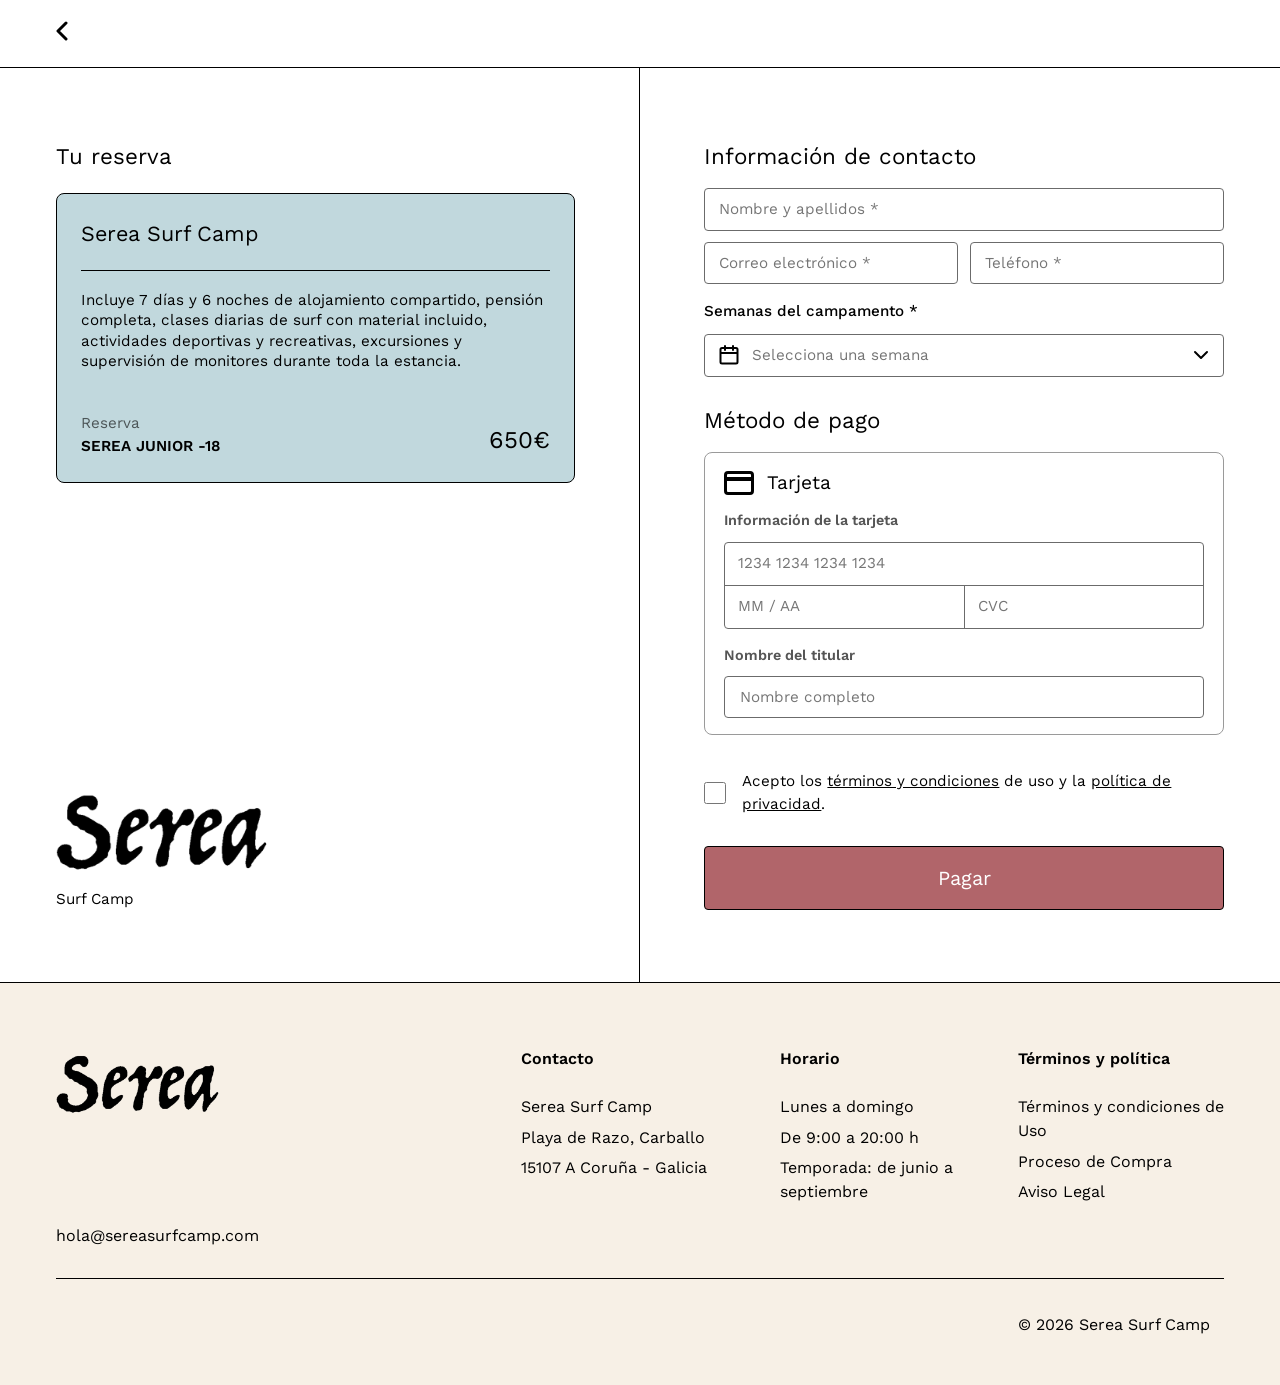
==== commit 27cad907: "nuevo footer puesto en todas las páginas" ====
--- a/compra.html
+++ b/compra.html
@@ -148,30 +148,42 @@
   </main>
 
   <footer class="footer">
-    <div class="footer__col">
-      <h2 class="footer__titulo">Contacto</h2>
-      <ul class="footer__lista">
-        <li>Serea Surf Camp</li>
-        <li>Playa de Razo, Carballo</li>
-        <li>15107 A Coruña - Galicia</li>
-        <li>hola@sereasurfcamp.com</li>
-      </ul>
+    <div class="footer__arriba">
+      <div class="footer__marca">
+        <img class="footer__logo" src="img/logo-serea-negro.png" alt="Serea Surf Camp">
+        <a class="footer__email" href="mailto:hola@sereasurfcamp.com">hola@sereasurfcamp.com</a>
+      </div>
+
+      <div class="footer__col">
+        <h2 class="footer__titulo">Contacto</h2>
+        <ul class="footer__lista">
+          <li>Serea Surf Camp</li>
+          <li>Playa de Razo, Carballo</li>
+          <li>15107 A Coruña - Galicia</li>
+        </ul>
+      </div>
+
+      <div class="footer__col">
+        <h2 class="footer__titulo">Horario</h2>
+        <ul class="footer__lista">
+          <li>Lunes a domingo</li>
+          <li>De 9:00 a 20:00 h</li>
+          <li>Temporada: de junio a septiembre</li>
+        </ul>
+      </div>
+
+      <div class="footer__col">
+        <h2 class="footer__titulo">Términos y política</h2>
+        <ul class="footer__lista">
+          <li><a href="#">Términos y condiciones de Uso</a></li>
+          <li><a href="#">Proceso de Compra</a></li>
+          <li><a href="#">Aviso Legal</a></li>
+        </ul>
+      </div>
     </div>
-    <div class="footer__col">
-      <h2 class="footer__titulo">Horario</h2>
-      <ul class="footer__lista">
-        <li>Lunes a domingo</li>
-        <li>De 9:00 a 20:00 h</li>
-        <li>Temporada: de junio a septiembre</li>
-      </ul>
-    </div>
-    <div class="footer__col">
-      <h2 class="footer__titulo">Términos y política</h2>
-      <ul class="footer__lista">
-        <li><a href="#">Términos y condiciones de Uso</a></li>
-        <li><a href="#">Proceso de Compra</a></li>
-        <li><a href="#">Aviso Legal</a></li>
-      </ul>
+
+    <div class="footer__abajo">
+      <p class="footer__copy">© 2026 Serea Surf Camp</p>
     </div>
   </footer>
 
--- a/css/styles.css
+++ b/css/styles.css
@@ -100,21 +100,71 @@
  
 /* ---------- 4. FOOTER ---------- */
 .footer {
-  display: flex;
-  justify-content: space-between;
-  padding: 4rem var(--margen-lateral);
+  padding: 4rem var(--margen-lateral) 3rem;
   background-color: var(--color-crema);
   border-top: 1px solid var(--color-texto);
 }
- 
+
+/* Las dos filas comparten las mismas columnas */
+.footer__arriba,
+.footer__abajo {
+  display: grid;
+  grid-template-columns: 2.1fr 1.1fr 1fr 1fr;
+  gap: 2rem;
+}
+
+/* Fila de arriba: logo + columnas, con la línea debajo */
+.footer__arriba {
+  min-height: 14.5rem;
+  padding-bottom: 1.75rem;
+  border-bottom: 1px solid var(--color-texto);
+}
+
+.footer__arriba > :nth-child(3) {
+  max-width: 220px;
+}
+
+/* Logo arriba y email pegado al final de la fila */
+.footer__marca {
+  display: flex;
+  flex-direction: column;
+}
+
+.footer__logo {
+  width: 10.8rem;
+  margin-top: -1.1rem;
+}
+
+.footer__email {
+  align-self: flex-start;
+  margin-top: auto;
+  padding-bottom: 2px;
+  background: linear-gradient(currentColor, currentColor) left bottom / 0 1px no-repeat;
+  transition: background-size 0.3s ease;
+}
+
+/* Al pasar el ratón: se dibuja una línea bajo el correo */
+.footer__email:hover {
+  background-size: 100% 1px;
+}
+
 .footer__titulo {
   margin-bottom: 1.5rem;
-  font-size: 0.95rem;
+  font-size: 1rem;
   font-weight: 600;
 }
- 
+
 .footer__lista li {
   margin-bottom: 0.4rem;
+}
+
+/* Fila de abajo: el © queda en la columna de Términos */
+.footer__abajo {
+  padding-top: 2.1rem;
+}
+
+.footer__copy {
+  grid-column: 4;
 }
  
 /* ---------- 5. COMPONENTES COMUNES ---------- */
@@ -558,97 +608,94 @@
   font-size: 0.9rem;
 }
 
-
 /* ==========================================================
    PÁGINA TARIFAS
-   Pega este bloque en styles.css, antes de la
-   sección "7. RESPONSIVE".
+   Sustituye todo el bloque de Tarifas de styles.css por este
+   (va antes de la sección "7. RESPONSIVE").
    ========================================================== */
- 
+
 /* ---------- Elige tu experiencia ---------- */
 .tarifas {
-  padding: 6rem var(--margen-lateral) 5rem;
-}
- 
+  padding: 5rem var(--margen-lateral) 4rem;
+}
+
 .tarifas__titulo {
-  margin-bottom: 1.5rem;
-  font-size: 2.2rem;
+  margin-bottom: 2.5rem;
+  font-size: 2rem;
   font-weight: 400;
-}
- 
+  text-align: center;
+}
+
 .tarifas__lista {
   display: grid;
-  grid-template-columns: repeat(3, 1fr);
+  grid-template-columns: repeat(3, minmax(0, 24rem));
+  justify-content: center;
   gap: 2.5rem;
 }
- 
+
 /* Tarjeta: la altura es igual en las tres y el precio queda abajo */
 .tarifa {
   display: flex;
   flex-direction: column;
-  padding: 2rem;
+  padding: 1.5rem;
   border: 1px solid var(--color-texto);
   box-shadow: 0 6px 18px rgba(0, 0, 0, 0.12);
   transition: transform 0.3s ease, box-shadow 0.3s ease;
 }
-
 
 /* Al pasar el ratón: la tarjeta sube un poco y la sombra crece */
 .tarifa:hover {
   transform: translateY(-8px);
   box-shadow: 0 16px 32px rgba(0, 0, 0, 0.2);
 }
- 
+
+/* La imagen mantiene su proporción: no se recorta */
 .tarifa__foto {
-  width: 100%;
-  aspect-ratio: 417 / 481;
-  object-fit: cover;
-}
-
-
- 
+  display: block;
+  width: 100%;
+  height: auto;
+}
+
 .tarifa__nombre {
-  margin-top: 2rem;
-  padding-bottom: 0.6rem;
-  font-size: 0.9rem;
+  margin-top: 1.5rem;
+  padding-bottom: 0.5rem;
+  font-size: 0.85rem;
   font-weight: 600;
   text-transform: uppercase;
   border-bottom: 1px solid var(--color-texto);
 }
 
- 
 .tarifa__texto {
-  margin-top: 0.8rem;
-  margin-bottom: 1.5rem;
-  font-size: 0.95rem;
+  margin-top: 0.7rem;
+  margin-bottom: 1.2rem;
+  font-size: 0.85rem;
   line-height: 1.35;
 }
 
- 
 .tarifa__precio {
   margin-top: auto;
-  font-size: 0.95rem;
-}
- 
+  font-size: 0.85rem;
+}
+
 /* ---------- Todas las tarifas incluyen ---------- */
 .incluye {
   padding: 2rem var(--margen-lateral) 6rem;
   text-align: center;
 }
- 
+
 .incluye__titulo {
   margin-bottom: 1.5rem;
   font-size: 1.5rem;
   font-weight: 400;
 }
- 
+
 .incluye__texto {
   max-width: 43rem;
   margin: 0 auto;
   font-size: 0.95rem;
   line-height: 1.35;
 }
- 
+
 /* ---------- Foto de la playa ---------- */
 .tarifas-playa {
   width: 100%;
@@ -981,7 +1028,7 @@
   flex-shrink: 0;
   width: 1.4rem;
   height: 1.4rem;
-  accent-color: var(--color-rosa);
+  accent-color: var(--color-texto);
   cursor: pointer;
 }
 
@@ -1005,7 +1052,7 @@
 }
 
 .pagar:hover {
-  background-color: var(--color-texto);
+  background-color: #8f4a4f;
 }
 
 /* ---------- Validación del formulario ---------- */
